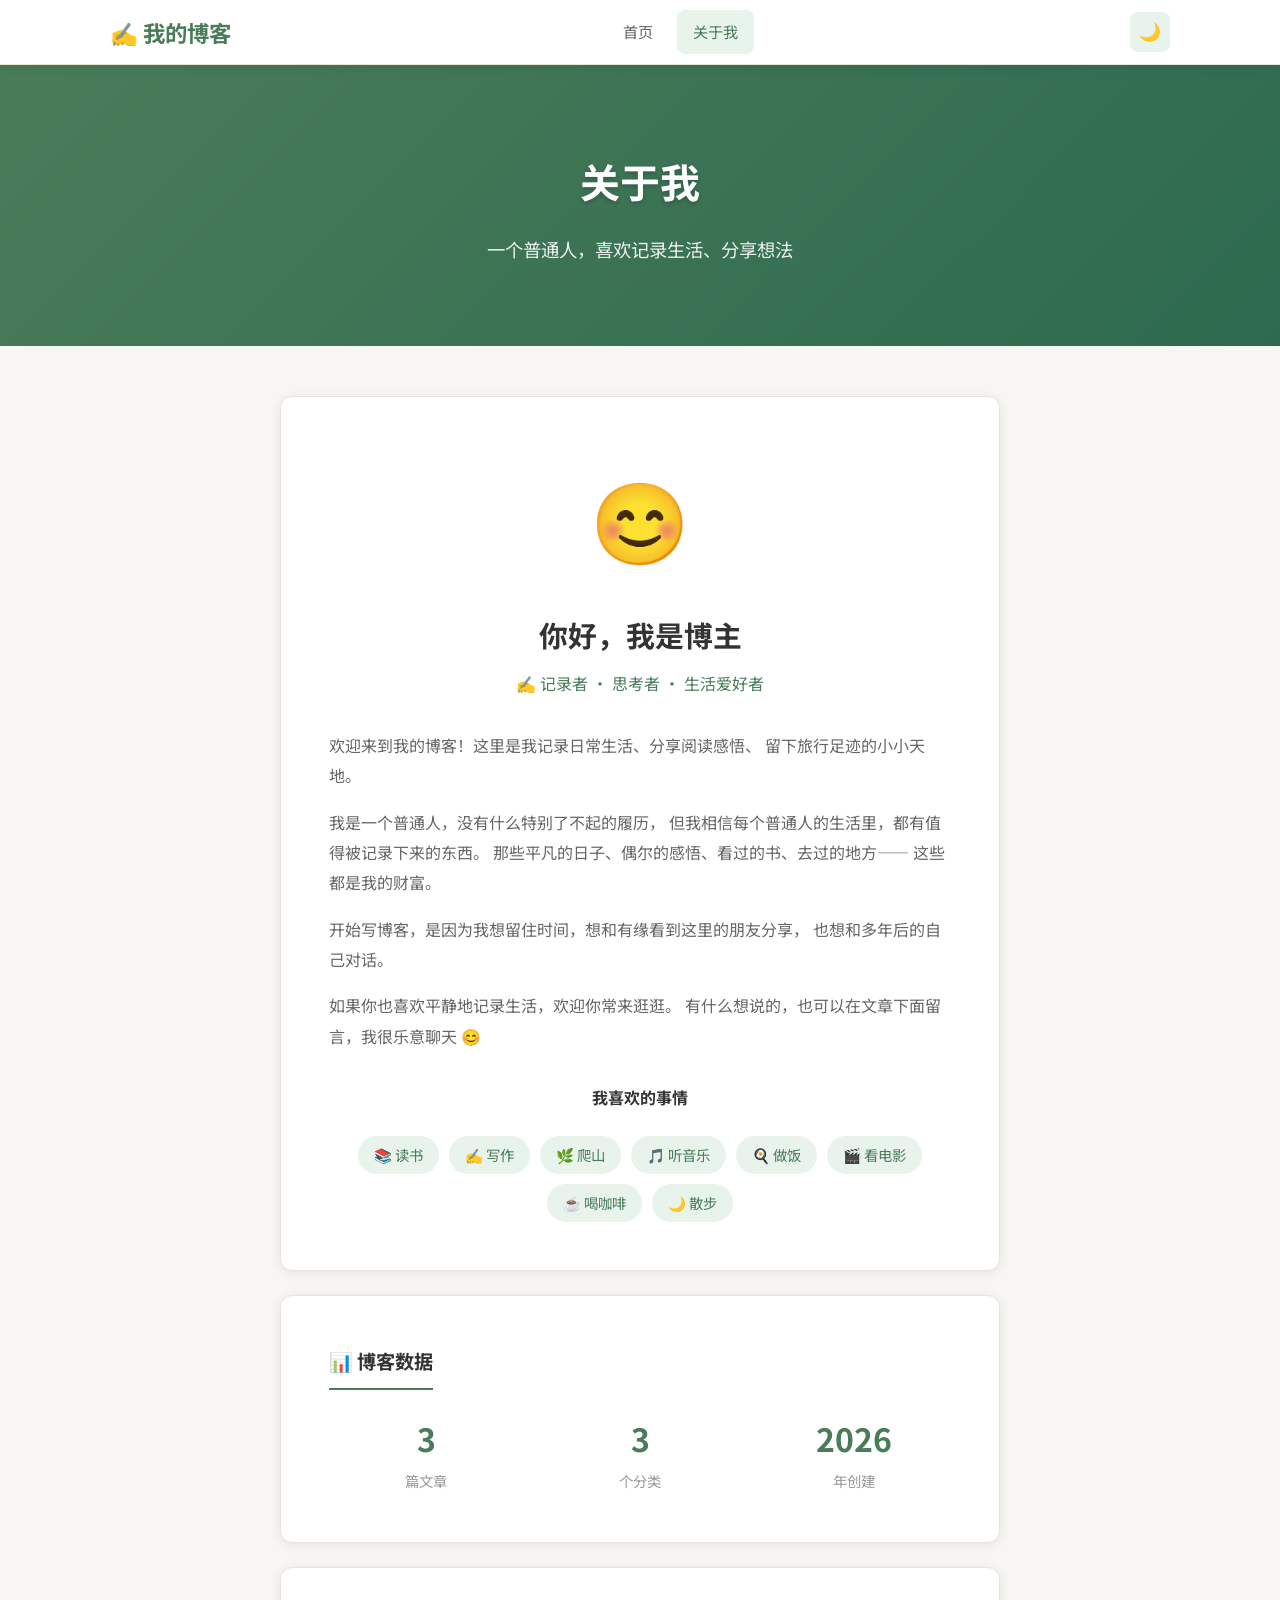
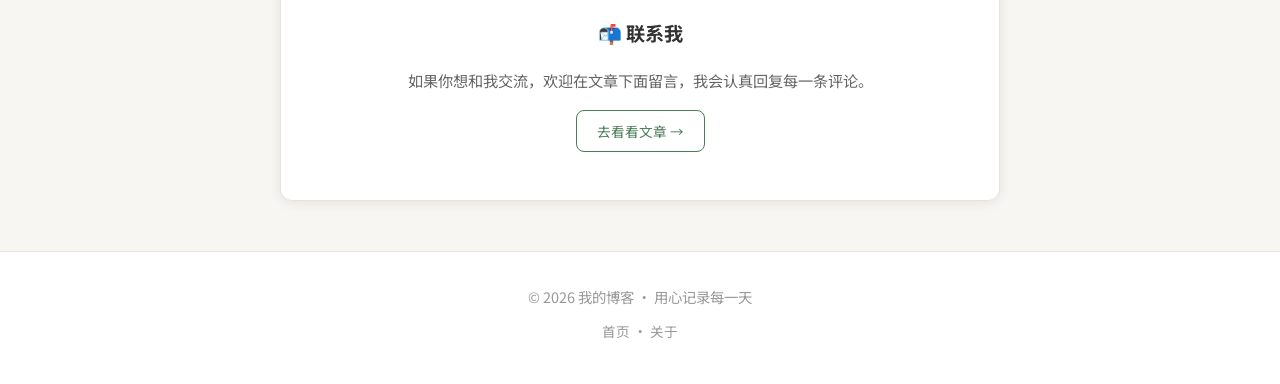
==== about.html @ a286a7ab "feat: 创建完整的个人博客网站 - 首页（index.html）：文章列表、侧边栏（搜索/分类/最新文章） - 三篇示例文章：生活随笔、读书笔记、旅行游记 - 关于我页面（about.html） " ====
<!DOCTYPE html>
<html lang="zh-CN">
<head>
  <meta charset="UTF-8" />
  <meta name="viewport" content="width=device-width, initial-scale=1.0" />
  <title>关于我 - 我的博客</title>
  <link rel="stylesheet" href="css/style.css" />
</head>
<body>

  <!-- 顶部导航栏 -->
  <header class="header">
    <div class="container">
      <div class="logo">
        <a href="index.html">✍️ 我的博客</a>
      </div>
      <nav class="nav">
        <a href="index.html">首页</a>
        <a href="about.html" class="active">关于我</a>
      </nav>
      <button class="theme-toggle" id="themeToggle" title="切换深色/浅色模式">🌙</button>
    </div>
  </header>

  <!-- 关于页面英雄区 -->
  <section class="hero">
    <div class="container">
      <h1>关于我</h1>
      <p>一个普通人，喜欢记录生活、分享想法</p>
    </div>
  </section>

  <!-- 关于页面内容 -->
  <div class="about-page">

    <div class="about-card">
      <div class="about-avatar">😊</div>
      <h1>你好，我是博主</h1>
      <p class="tagline">✍️ 记录者 · 思考者 · 生活爱好者</p>

      <div class="bio">
        <p>
          欢迎来到我的博客！这里是我记录日常生活、分享阅读感悟、
          留下旅行足迹的小小天地。
        </p>
        <p>
          我是一个普通人，没有什么特别了不起的履历，
          但我相信每个普通人的生活里，都有值得被记录下来的东西。
          那些平凡的日子、偶尔的感悟、看过的书、去过的地方——
          这些都是我的财富。
        </p>
        <p>
          开始写博客，是因为我想留住时间，想和有缘看到这里的朋友分享，
          也想和多年后的自己对话。
        </p>
        <p>
          如果你也喜欢平静地记录生活，欢迎你常来逛逛。
          有什么想说的，也可以在文章下面留言，我很乐意聊天 😊
        </p>
      </div>

      <h3 style="font-size:1rem; margin-bottom:14px; color: var(--text);">我喜欢的事情</h3>
      <div class="skills">
        <span class="skill-tag">📚 读书</span>
        <span class="skill-tag">✍️ 写作</span>
        <span class="skill-tag">🌿 爬山</span>
        <span class="skill-tag">🎵 听音乐</span>
        <span class="skill-tag">🍳 做饭</span>
        <span class="skill-tag">🎬 看电影</span>
        <span class="skill-tag">☕ 喝咖啡</span>
        <span class="skill-tag">🌙 散步</span>
      </div>
    </div>

    <!-- 博客统计 -->
    <div class="about-card" style="margin-top: 24px; text-align: left;">
      <h2 style="font-size:1.2rem; margin-bottom:20px; border-bottom: 2px solid var(--primary); padding-bottom:10px; display:inline-block;">📊 博客数据</h2>
      <div style="display: grid; grid-template-columns: repeat(3, 1fr); gap: 20px; text-align:center;">
        <div>
          <div style="font-size:2rem; font-weight:700; color:var(--primary);">3</div>
          <div style="font-size:0.9rem; color:var(--text-muted);">篇文章</div>
        </div>
        <div>
          <div style="font-size:2rem; font-weight:700; color:var(--primary);">3</div>
          <div style="font-size:0.9rem; color:var(--text-muted);">个分类</div>
        </div>
        <div>
          <div style="font-size:2rem; font-weight:700; color:var(--primary);">2026</div>
          <div style="font-size:0.9rem; color:var(--text-muted);">年创建</div>
        </div>
      </div>
    </div>

    <!-- 联系方式 -->
    <div class="about-card" style="margin-top: 24px; text-align: center;">
      <h2 style="font-size:1.2rem; margin-bottom:16px;">📬 联系我</h2>
      <p style="color: var(--text-light); font-size:0.95rem;">
        如果你想和我交流，欢迎在文章下面留言，我会认真回复每一条评论。
      </p>
      <a href="index.html" class="btn-outline" style="margin-top:16px; display:inline-block;">
        去看看文章 →
      </a>
    </div>

  </div>

  <!-- 页脚 -->
  <footer class="footer">
    <div class="container">
      <p>© 2026 我的博客 · 用心记录每一天</p>
      <p class="footer-links">
        <a href="index.html">首页</a> ·
        <a href="about.html">关于</a>
      </p>
    </div>
  </footer>

  <script src="js/main.js"></script>
</body>
</html>
---- css/style.css ----
/* =============================================
   博客全局样式
   ============================================= */

/* 导入中文友好的字体 */
@import url('https://fonts.googleapis.com/css2?family=Noto+Sans+SC:wght@400;500;700&display=swap');

/* CSS 变量 - 浅色主题 */
:root {
  --bg: #f8f6f2;
  --bg-card: #ffffff;
  --bg-header: #ffffff;
  --text: #333333;
  --text-light: #666666;
  --text-muted: #999999;
  --primary: #4a7c59;
  --primary-light: #e8f3ec;
  --border: #e8e4dc;
  --shadow: 0 2px 12px rgba(0, 0, 0, 0.08);
  --shadow-hover: 0 6px 24px rgba(0, 0, 0, 0.12);
  --radius: 12px;
  --transition: 0.3s ease;
}

/* 深色主题变量 */
body.dark {
  --bg: #1a1a2e;
  --bg-card: #16213e;
  --bg-header: #0f3460;
  --text: #e8e8e8;
  --text-light: #bbbbbb;
  --text-muted: #888888;
  --primary: #6bba82;
  --primary-light: #1a2f20;
  --border: #2d3560;
  --shadow: 0 2px 12px rgba(0, 0, 0, 0.3);
  --shadow-hover: 0 6px 24px rgba(0, 0, 0, 0.4);
}

/* =============================================
   基础重置
   ============================================= */
* {
  box-sizing: border-box;
  margin: 0;
  padding: 0;
}

body {
  font-family: 'Noto Sans SC', 'PingFang SC', 'Microsoft YaHei', sans-serif;
  background: var(--bg);
  color: var(--text);
  line-height: 1.8;
  transition: background var(--transition), color var(--transition);
}

a {
  color: var(--primary);
  text-decoration: none;
  transition: color var(--transition);
}

a:hover {
  color: var(--primary);
  opacity: 0.8;
}

img {
  max-width: 100%;
}

/* =============================================
   布局容器
   ============================================= */
.container {
  max-width: 1100px;
  margin: 0 auto;
  padding: 0 20px;
}

.layout {
  display: grid;
  grid-template-columns: 1fr 300px;
  gap: 40px;
  padding-top: 40px;
  padding-bottom: 60px;
}

/* =============================================
   顶部导航
   ============================================= */
.header {
  background: var(--bg-header);
  border-bottom: 1px solid var(--border);
  position: sticky;
  top: 0;
  z-index: 100;
  box-shadow: var(--shadow);
  transition: background var(--transition);
}

.header .container {
  display: flex;
  align-items: center;
  justify-content: space-between;
  height: 64px;
}

.logo a {
  font-size: 1.4rem;
  font-weight: 700;
  color: var(--primary);
  text-decoration: none;
}

.nav {
  display: flex;
  gap: 8px;
}

.nav a {
  padding: 8px 16px;
  border-radius: 8px;
  color: var(--text-light);
  font-size: 0.95rem;
  transition: all var(--transition);
}

.nav a:hover,
.nav a.active {
  background: var(--primary-light);
  color: var(--primary);
}

.theme-toggle {
  background: var(--primary-light);
  border: none;
  border-radius: 8px;
  width: 40px;
  height: 40px;
  font-size: 1.1rem;
  cursor: pointer;
  transition: all var(--transition);
}

.theme-toggle:hover {
  transform: rotate(20deg);
}

/* =============================================
   英雄区域
   ============================================= */
.hero {
  background: linear-gradient(135deg, var(--primary) 0%, #2d6a4f 100%);
  color: white;
  text-align: center;
  padding: 80px 20px;
}

.hero h1 {
  font-size: 2.5rem;
  font-weight: 700;
  margin-bottom: 16px;
  text-shadow: 0 2px 4px rgba(0,0,0,0.2);
}

.hero p {
  font-size: 1.15rem;
  opacity: 0.9;
  max-width: 520px;
  margin: 0 auto;
}

/* =============================================
   博客文章列表
   ============================================= */
.section-title {
  font-size: 1.4rem;
  font-weight: 700;
  color: var(--text);
  margin-bottom: 24px;
  padding-bottom: 12px;
  border-bottom: 2px solid var(--primary);
  display: inline-block;
}

.post-card {
  background: var(--bg-card);
  border-radius: var(--radius);
  padding: 28px;
  margin-bottom: 24px;
  box-shadow: var(--shadow);
  transition: all var(--transition);
  border: 1px solid var(--border);
}

.post-card:hover {
  transform: translateY(-3px);
  box-shadow: var(--shadow-hover);
}

.post-meta {
  display: flex;
  align-items: center;
  gap: 12px;
  margin-bottom: 12px;
}

.post-date {
  font-size: 0.85rem;
  color: var(--text-muted);
}

.post-tag {
  background: var(--primary-light);
  color: var(--primary);
  font-size: 0.8rem;
  padding: 3px 10px;
  border-radius: 20px;
  font-weight: 500;
}

.post-title {
  font-size: 1.25rem;
  font-weight: 700;
  margin-bottom: 12px;
  line-height: 1.5;
}

.post-title a {
  color: var(--text);
  transition: color var(--transition);
}

.post-title a:hover {
  color: var(--primary);
}

.post-excerpt {
  color: var(--text-light);
  font-size: 0.95rem;
  margin-bottom: 16px;
  line-height: 1.7;
}

.read-more {
  display: inline-block;
  color: var(--primary);
  font-size: 0.9rem;
  font-weight: 500;
  transition: all var(--transition);
}

.read-more:hover {
  letter-spacing: 0.5px;
}

/* =============================================
   侧边栏
   ============================================= */
.sidebar {
  display: flex;
  flex-direction: column;
  gap: 24px;
  align-self: start;
  position: sticky;
  top: 84px;
}

.widget {
  background: var(--bg-card);
  border-radius: var(--radius);
  padding: 24px;
  box-shadow: var(--shadow);
  border: 1px solid var(--border);
}

.widget-title {
  font-size: 1rem;
  font-weight: 700;
  color: var(--text);
  margin-bottom: 16px;
  padding-bottom: 10px;
  border-bottom: 1px solid var(--border);
}

/* 搜索框 */
.search-box {
  display: flex;
  gap: 8px;
}

.search-box input {
  flex: 1;
  padding: 10px 14px;
  border: 1px solid var(--border);
  border-radius: 8px;
  background: var(--bg);
  color: var(--text);
  font-size: 0.9rem;
  outline: none;
  transition: border-color var(--transition);
}

.search-box input:focus {
  border-color: var(--primary);
}

.search-box button {
  padding: 10px 14px;
  background: var(--primary);
  color: white;
  border: none;
  border-radius: 8px;
  cursor: pointer;
  font-size: 0.85rem;
  transition: opacity var(--transition);
}

.search-box button:hover {
  opacity: 0.9;
}

/* 关于博主 */
.about-widget {
  text-align: center;
}

.avatar {
  font-size: 3rem;
  margin-bottom: 12px;
}

.about-widget p {
  font-size: 0.9rem;
  color: var(--text-light);
  margin-bottom: 16px;
  line-height: 1.6;
}

.btn-outline {
  display: inline-block;
  padding: 8px 20px;
  border: 1px solid var(--primary);
  border-radius: 8px;
  color: var(--primary);
  font-size: 0.85rem;
  transition: all var(--transition);
}

.btn-outline:hover {
  background: var(--primary);
  color: white;
}

/* 分类列表 */
.category-list {
  list-style: none;
}

.category-list li {
  border-bottom: 1px solid var(--border);
}

.category-list li:last-child {
  border-bottom: none;
}

.category-list a {
  display: flex;
  justify-content: space-between;
  align-items: center;
  padding: 10px 0;
  color: var(--text-light);
  font-size: 0.9rem;
  transition: color var(--transition);
}

.category-list a:hover {
  color: var(--primary);
}

.category-list span {
  background: var(--primary-light);
  color: var(--primary);
  font-size: 0.75rem;
  padding: 2px 8px;
  border-radius: 10px;
}

/* 最新文章 */
.recent-posts {
  list-style: none;
}

.recent-posts li {
  padding: 8px 0;
  border-bottom: 1px solid var(--border);
}

.recent-posts li:last-child {
  border-bottom: none;
}

.recent-posts a {
  color: var(--text-light);
  font-size: 0.9rem;
  display: block;
  transition: color var(--transition);
}

.recent-posts a:hover {
  color: var(--primary);
}

/* =============================================
   单篇文章页面
   ============================================= */
.post-header {
  background: linear-gradient(135deg, var(--primary) 0%, #2d6a4f 100%);
  color: white;
  padding: 60px 20px;
  text-align: center;
}

.post-header h1 {
  font-size: 2rem;
  font-weight: 700;
  max-width: 800px;
  margin: 0 auto 16px;
  line-height: 1.4;
}

.post-header-meta {
  font-size: 0.9rem;
  opacity: 0.85;
  display: flex;
  justify-content: center;
  gap: 20px;
  flex-wrap: wrap;
}

.post-content-wrap {
  max-width: 760px;
  margin: 0 auto;
  padding: 50px 20px;
}

.post-content {
  background: var(--bg-card);
  border-radius: var(--radius);
  padding: 40px;
  box-shadow: var(--shadow);
  border: 1px solid var(--border);
}

.post-content p {
  font-size: 1.05rem;
  line-height: 1.9;
  color: var(--text);
  margin-bottom: 20px;
}

.post-content h2 {
  font-size: 1.4rem;
  font-weight: 700;
  color: var(--text);
  margin: 32px 0 16px;
  padding-left: 12px;
  border-left: 4px solid var(--primary);
}

.post-content blockquote {
  background: var(--primary-light);
  border-left: 4px solid var(--primary);
  border-radius: 0 8px 8px 0;
  padding: 16px 20px;
  margin: 24px 0;
  color: var(--text-light);
  font-style: italic;
}

.post-nav {
  display: flex;
  justify-content: space-between;
  margin-top: 32px;
  gap: 16px;
}

.post-nav a {
  flex: 1;
  padding: 14px 20px;
  background: var(--bg-card);
  border: 1px solid var(--border);
  border-radius: var(--radius);
  font-size: 0.9rem;
  color: var(--text-light);
  transition: all var(--transition);
  box-shadow: var(--shadow);
}

.post-nav a:hover {
  border-color: var(--primary);
  color: var(--primary);
}

.post-nav a.next {
  text-align: right;
}

/* 评论区 */
.comment-section {
  background: var(--bg-card);
  border-radius: var(--radius);
  padding: 32px;
  margin-top: 24px;
  box-shadow: var(--shadow);
  border: 1px solid var(--border);
}

.comment-section h3 {
  font-size: 1.1rem;
  font-weight: 700;
  margin-bottom: 20px;
}

.comment-form {
  display: flex;
  flex-direction: column;
  gap: 12px;
}

.comment-form input,
.comment-form textarea {
  padding: 12px 16px;
  border: 1px solid var(--border);
  border-radius: 8px;
  background: var(--bg);
  color: var(--text);
  font-size: 0.95rem;
  font-family: inherit;
  outline: none;
  transition: border-color var(--transition);
}

.comment-form input:focus,
.comment-form textarea:focus {
  border-color: var(--primary);
}

.comment-form textarea {
  min-height: 120px;
  resize: vertical;
}

.comment-form button {
  padding: 12px 28px;
  background: var(--primary);
  color: white;
  border: none;
  border-radius: 8px;
  cursor: pointer;
  font-size: 0.95rem;
  font-family: inherit;
  align-self: flex-start;
  transition: opacity var(--transition);
}

.comment-form button:hover {
  opacity: 0.9;
}

/* =============================================
   关于页面
   ============================================= */
.about-page {
  max-width: 760px;
  margin: 0 auto;
  padding: 50px 20px;
}

.about-card {
  background: var(--bg-card);
  border-radius: var(--radius);
  padding: 48px;
  box-shadow: var(--shadow);
  border: 1px solid var(--border);
  text-align: center;
}

.about-avatar {
  font-size: 5rem;
  margin-bottom: 20px;
}

.about-card h1 {
  font-size: 1.8rem;
  font-weight: 700;
  margin-bottom: 8px;
}

.about-card .tagline {
  color: var(--primary);
  font-size: 1rem;
  margin-bottom: 32px;
}

.about-card .bio {
  text-align: left;
  color: var(--text-light);
  line-height: 1.9;
  font-size: 1rem;
  margin-bottom: 32px;
}

.about-card .bio p {
  margin-bottom: 16px;
}

.skills {
  display: flex;
  flex-wrap: wrap;
  gap: 10px;
  justify-content: center;
  margin-top: 24px;
}

.skill-tag {
  background: var(--primary-light);
  color: var(--primary);
  padding: 6px 16px;
  border-radius: 20px;
  font-size: 0.9rem;
}

/* =============================================
   页脚
   ============================================= */
.footer {
  background: var(--bg-header);
  border-top: 1px solid var(--border);
  text-align: center;
  padding: 32px 20px;
}

.footer p {
  color: var(--text-muted);
  font-size: 0.9rem;
  margin-bottom: 8px;
}

.footer-links a {
  color: var(--text-muted);
  font-size: 0.85rem;
}

.footer-links a:hover {
  color: var(--primary);
}

/* =============================================
   响应式设计（手机适配）
   ============================================= */
@media (max-width: 768px) {
  .layout {
    grid-template-columns: 1fr;
  }

  .sidebar {
    position: static;
  }

  .hero h1 {
    font-size: 1.8rem;
  }

  .hero p {
    font-size: 1rem;
  }

  .post-header h1 {
    font-size: 1.5rem;
  }

  .post-content {
    padding: 24px;
  }

  .about-card {
    padding: 32px 24px;
  }

  .post-nav {
    flex-direction: column;
  }

  .post-nav a.next {
    text-align: left;
  }

  .header .container {
    gap: 12px;
  }
}

/* =============================================
   动画效果
   ============================================= */
@keyframes fadeIn {
  from { opacity: 0; transform: translateY(20px); }
  to   { opacity: 1; transform: translateY(0); }
}

.post-card {
  animation: fadeIn 0.5s ease forwards;
}

.post-card:nth-child(2) { animation-delay: 0.1s; }
.post-card:nth-child(3) { animation-delay: 0.2s; }
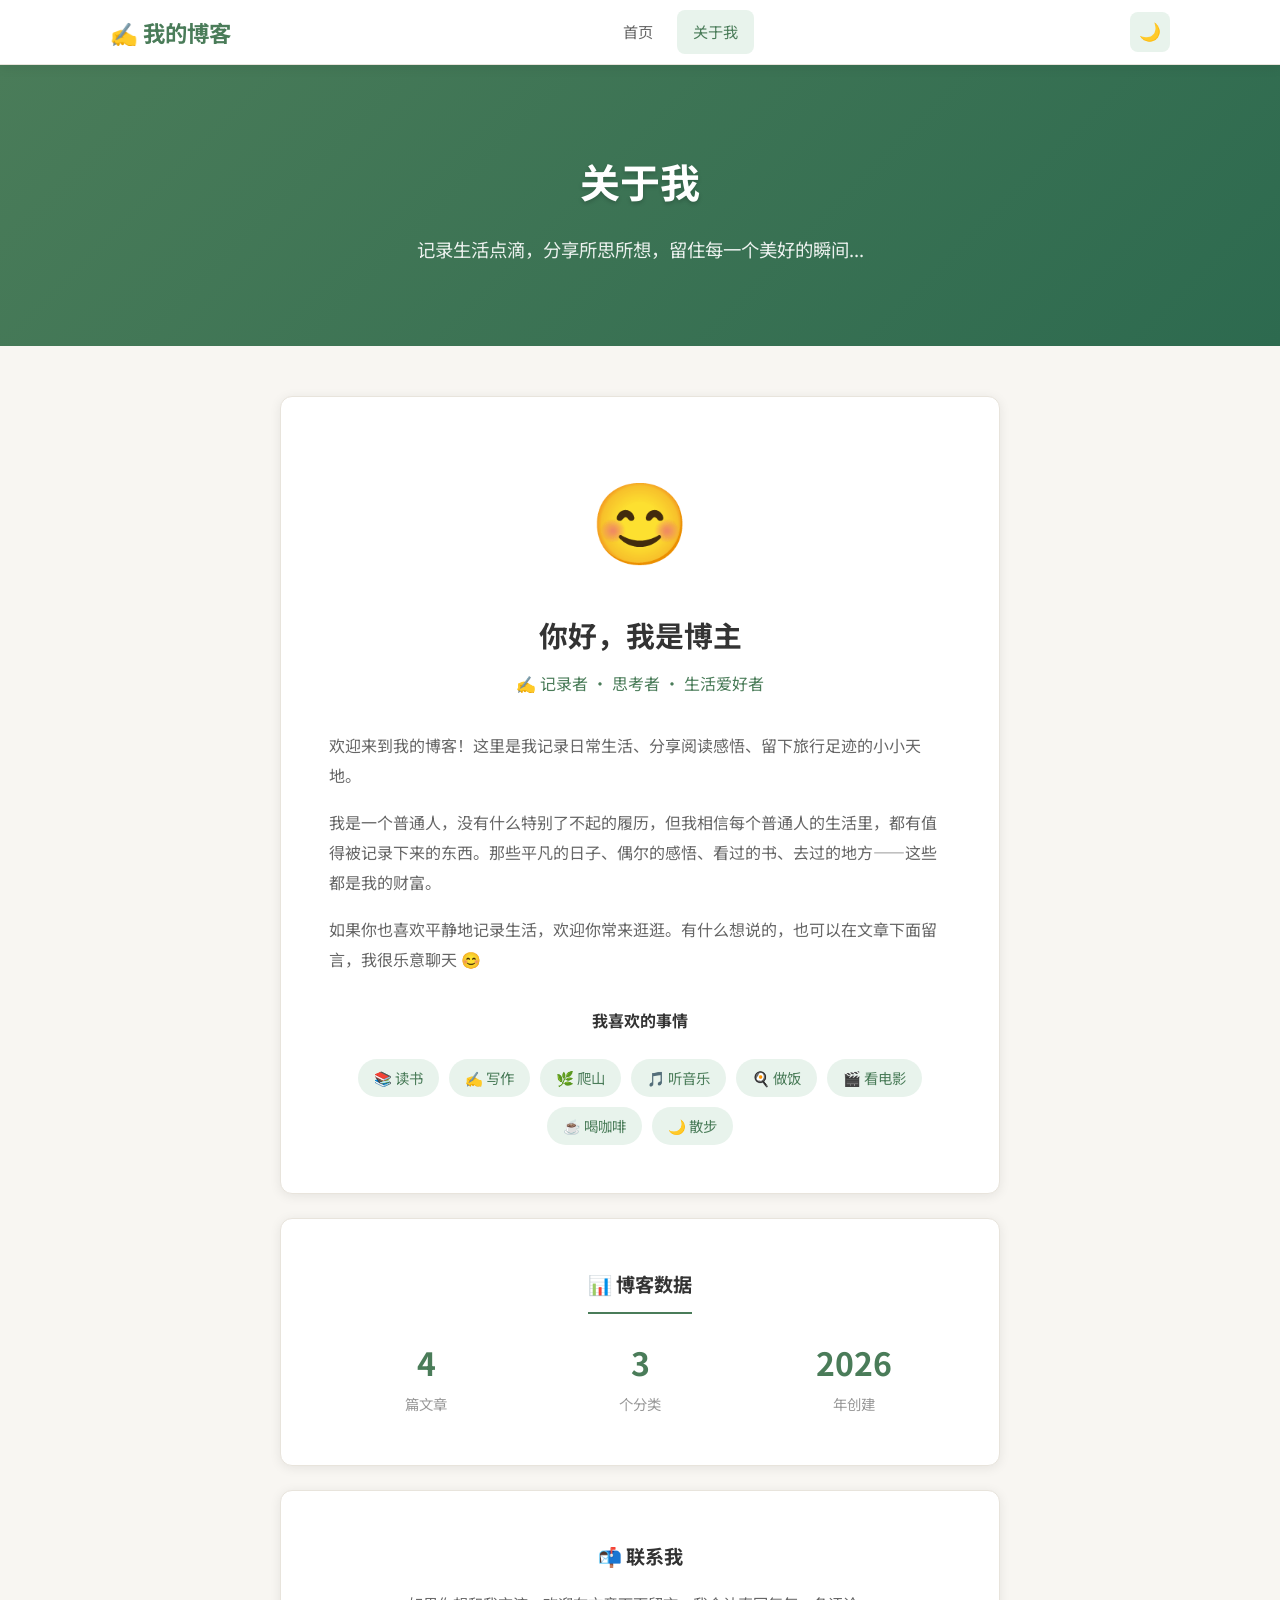
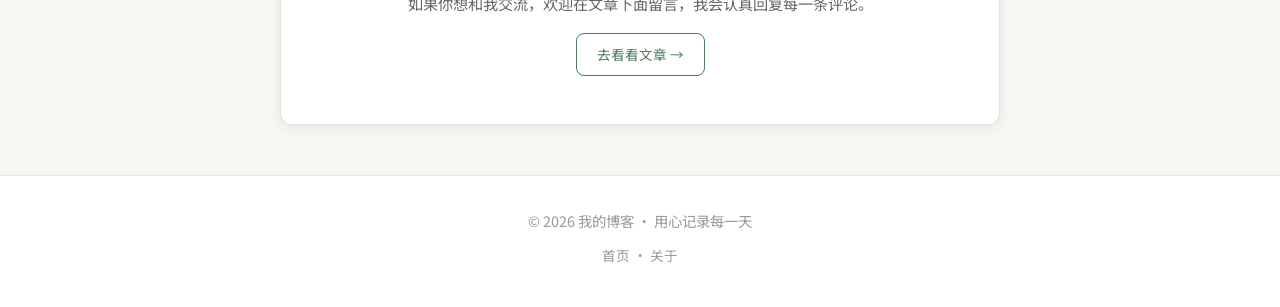
==== commit f15de696: "feat: 新增后台「关于我」编辑功能 - posts.json 新增 about 字段存储个人信息 - about.html 改为动态加载，从 posts.json 读取内容 - admin.htm" ====
--- a/about.html
+++ b/about.html
@@ -8,12 +8,9 @@
 </head>
 <body>
 
-  <!-- 顶部导航栏 -->
   <header class="header">
     <div class="container">
-      <div class="logo">
-        <a href="index.html">✍️ 我的博客</a>
-      </div>
+      <div class="logo"><a href="index.html">✍️ 我的博客</a></div>
       <nav class="nav">
         <a href="index.html">首页</a>
         <a href="about.html" class="active">关于我</a>
@@ -22,92 +19,22 @@
     </div>
   </header>
 
-  <!-- 关于页面英雄区 -->
   <section class="hero">
     <div class="container">
       <h1>关于我</h1>
-      <p>一个普通人，喜欢记录生活、分享想法</p>
+      <p id="hero-subtitle">一个普通人，喜欢记录生活、分享想法</p>
     </div>
   </section>
 
-  <!-- 关于页面内容 -->
-  <div class="about-page">
-
-    <div class="about-card">
-      <div class="about-avatar">😊</div>
-      <h1>你好，我是博主</h1>
-      <p class="tagline">✍️ 记录者 · 思考者 · 生活爱好者</p>
-
-      <div class="bio">
-        <p>
-          欢迎来到我的博客！这里是我记录日常生活、分享阅读感悟、
-          留下旅行足迹的小小天地。
-        </p>
-        <p>
-          我是一个普通人，没有什么特别了不起的履历，
-          但我相信每个普通人的生活里，都有值得被记录下来的东西。
-          那些平凡的日子、偶尔的感悟、看过的书、去过的地方——
-          这些都是我的财富。
-        </p>
-        <p>
-          开始写博客，是因为我想留住时间，想和有缘看到这里的朋友分享，
-          也想和多年后的自己对话。
-        </p>
-        <p>
-          如果你也喜欢平静地记录生活，欢迎你常来逛逛。
-          有什么想说的，也可以在文章下面留言，我很乐意聊天 😊
-        </p>
-      </div>
-
-      <h3 style="font-size:1rem; margin-bottom:14px; color: var(--text);">我喜欢的事情</h3>
-      <div class="skills">
-        <span class="skill-tag">📚 读书</span>
-        <span class="skill-tag">✍️ 写作</span>
-        <span class="skill-tag">🌿 爬山</span>
-        <span class="skill-tag">🎵 听音乐</span>
-        <span class="skill-tag">🍳 做饭</span>
-        <span class="skill-tag">🎬 看电影</span>
-        <span class="skill-tag">☕ 喝咖啡</span>
-        <span class="skill-tag">🌙 散步</span>
-      </div>
+  <div class="about-page" id="about-content">
+    <div class="about-card" style="text-align:center;">
+      <p style="color:var(--text-muted)">加载中...</p>
     </div>
-
-    <!-- 博客统计 -->
-    <div class="about-card" style="margin-top: 24px; text-align: left;">
-      <h2 style="font-size:1.2rem; margin-bottom:20px; border-bottom: 2px solid var(--primary); padding-bottom:10px; display:inline-block;">📊 博客数据</h2>
-      <div style="display: grid; grid-template-columns: repeat(3, 1fr); gap: 20px; text-align:center;">
-        <div>
-          <div style="font-size:2rem; font-weight:700; color:var(--primary);">3</div>
-          <div style="font-size:0.9rem; color:var(--text-muted);">篇文章</div>
-        </div>
-        <div>
-          <div style="font-size:2rem; font-weight:700; color:var(--primary);">3</div>
-          <div style="font-size:0.9rem; color:var(--text-muted);">个分类</div>
-        </div>
-        <div>
-          <div style="font-size:2rem; font-weight:700; color:var(--primary);">2026</div>
-          <div style="font-size:0.9rem; color:var(--text-muted);">年创建</div>
-        </div>
-      </div>
-    </div>
-
-    <!-- 联系方式 -->
-    <div class="about-card" style="margin-top: 24px; text-align: center;">
-      <h2 style="font-size:1.2rem; margin-bottom:16px;">📬 联系我</h2>
-      <p style="color: var(--text-light); font-size:0.95rem;">
-        如果你想和我交流，欢迎在文章下面留言，我会认真回复每一条评论。
-      </p>
-      <a href="index.html" class="btn-outline" style="margin-top:16px; display:inline-block;">
-        去看看文章 →
-      </a>
-    </div>
-
   </div>
 
-  <!-- 页脚 -->
   <footer class="footer">
     <div class="container">
-      <p>© 2026 我的博客 · 用心记录每一天</p>
+      <p id="footer-name">© 2026 我的博客 · 用心记录每一天</p>
       <p class="footer-links">
         <a href="index.html">首页</a> ·
         <a href="about.html">关于</a>
@@ -116,5 +43,70 @@
   </footer>
 
   <script src="js/main.js"></script>
+  <script>
+    fetch('posts.json?t=' + Date.now())
+      .then(r => r.json())
+      .then(data => {
+        const a = data.about || {};
+        const avatar   = a.avatar   || '😊';
+        const name     = a.name     || '你好，我是博主';
+        const tagline  = a.tagline  || '记录者 · 思考者 · 生活爱好者';
+        const bio      = a.bio      || '';
+        const hobbies  = a.hobbies  || [];
+        const blogName = a.blogName || '我的博客';
+
+        document.title = '关于我 - ' + blogName;
+        if (a.blogSubtitle) document.getElementById('hero-subtitle').textContent = a.blogSubtitle.slice(0,30) + '...';
+        document.getElementById('footer-name').textContent = '© 2026 ' + blogName + ' · 用心记录每一天';
+
+        const bioHtml = bio.split('\n\n').filter(p => p.trim())
+          .map(p => `<p>${p.trim()}</p>`).join('');
+
+        const hobbiesHtml = hobbies.length
+          ? `<h3 style="font-size:1rem;margin-bottom:14px;color:var(--text);">我喜欢的事情</h3>
+             <div class="skills">${hobbies.map(h => `<span class="skill-tag">${h}</span>`).join('')}</div>`
+          : '';
+
+        document.getElementById('about-content').innerHTML = `
+          <div class="about-card">
+            <div class="about-avatar">${avatar}</div>
+            <h1>${name}</h1>
+            <p class="tagline">✍️ ${tagline}</p>
+            <div class="bio">${bioHtml}</div>
+            ${hobbiesHtml}
+          </div>
+          <div class="about-card" style="margin-top:24px;">
+            <h2 style="font-size:1.2rem;margin-bottom:20px;border-bottom:2px solid var(--primary);padding-bottom:10px;display:inline-block;">📊 博客数据</h2>
+            <div style="display:grid;grid-template-columns:repeat(3,1fr);gap:20px;text-align:center;">
+              <div>
+                <div style="font-size:2rem;font-weight:700;color:var(--primary);">${(data.posts||[]).length}</div>
+                <div style="font-size:0.9rem;color:var(--text-muted);">篇文章</div>
+              </div>
+              <div>
+                <div style="font-size:2rem;font-weight:700;color:var(--primary);">${new Set((data.posts||[]).map(p=>p.category)).size}</div>
+                <div style="font-size:0.9rem;color:var(--text-muted);">个分类</div>
+              </div>
+              <div>
+                <div style="font-size:2rem;font-weight:700;color:var(--primary);">2026</div>
+                <div style="font-size:0.9rem;color:var(--text-muted);">年创建</div>
+              </div>
+            </div>
+          </div>
+          <div class="about-card" style="margin-top:24px;text-align:center;">
+            <h2 style="font-size:1.2rem;margin-bottom:16px;">📬 联系我</h2>
+            <p style="color:var(--text-light);font-size:0.95rem;">如果你想和我交流，欢迎在文章下面留言，我会认真回复每一条评论。</p>
+            <a href="index.html" class="btn-outline" style="margin-top:16px;display:inline-block;">去看看文章 →</a>
+          </div>
+        `;
+      })
+      .catch(() => {
+        document.getElementById('about-content').innerHTML = `
+          <div class="about-card" style="text-align:center;">
+            <div class="about-avatar">😊</div>
+            <h1>你好，我是博主</h1>
+            <p class="tagline">✍️ 记录者 · 思考者 · 生活爱好者</p>
+          </div>`;
+      });
+  </script>
 </body>
 </html>
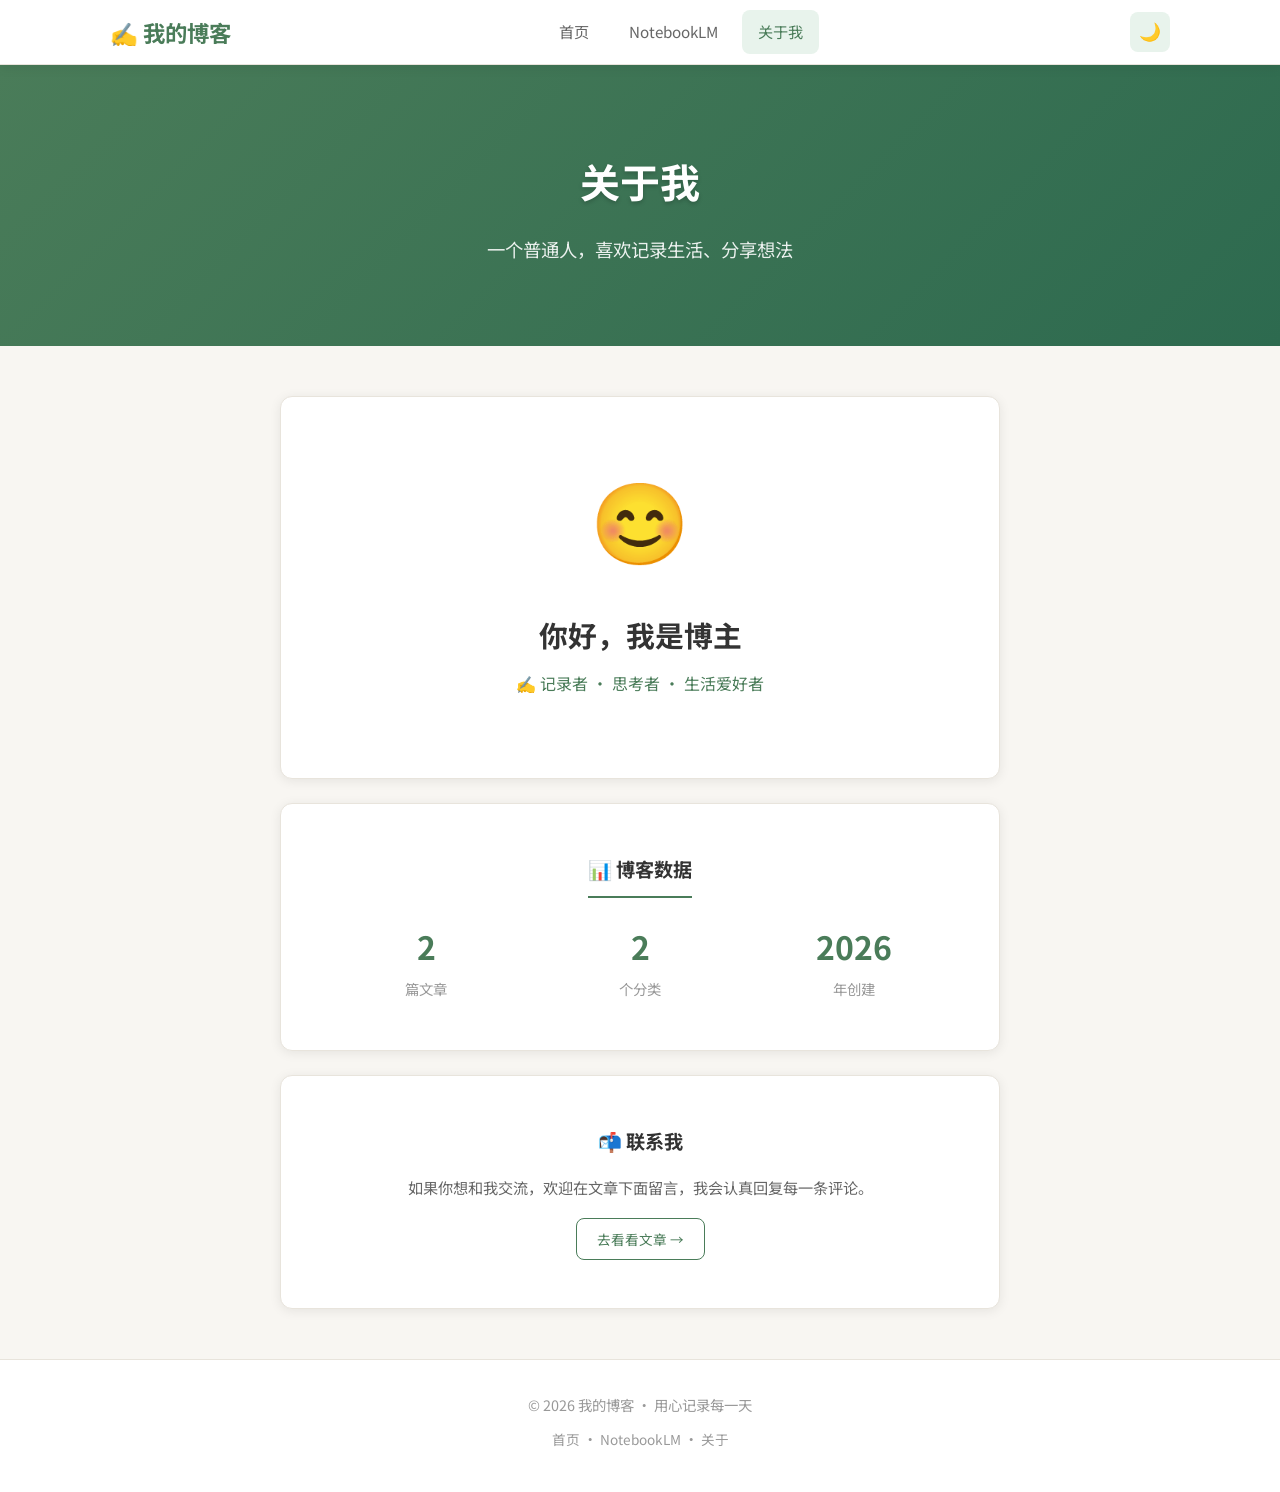
==== commit 140f6fbd: "feat: 新增 NotebookLM 音频列表功能 - 新增 notebooklm.html 公开展示页，卡片式布局呈现音频列表 - 在 posts.json 中添加 notebooklm 数组字段" ====
--- a/about.html
+++ b/about.html
@@ -13,6 +13,7 @@
       <div class="logo"><a href="index.html">✍️ 我的博客</a></div>
       <nav class="nav">
         <a href="index.html">首页</a>
+        <a href="notebooklm.html">NotebookLM</a>
         <a href="about.html" class="active">关于我</a>
       </nav>
       <button class="theme-toggle" id="themeToggle" title="切换深色/浅色模式">🌙</button>
@@ -37,6 +38,7 @@
       <p id="footer-name">© 2026 我的博客 · 用心记录每一天</p>
       <p class="footer-links">
         <a href="index.html">首页</a> ·
+        <a href="notebooklm.html">NotebookLM</a> ·
         <a href="about.html">关于</a>
       </p>
     </div>
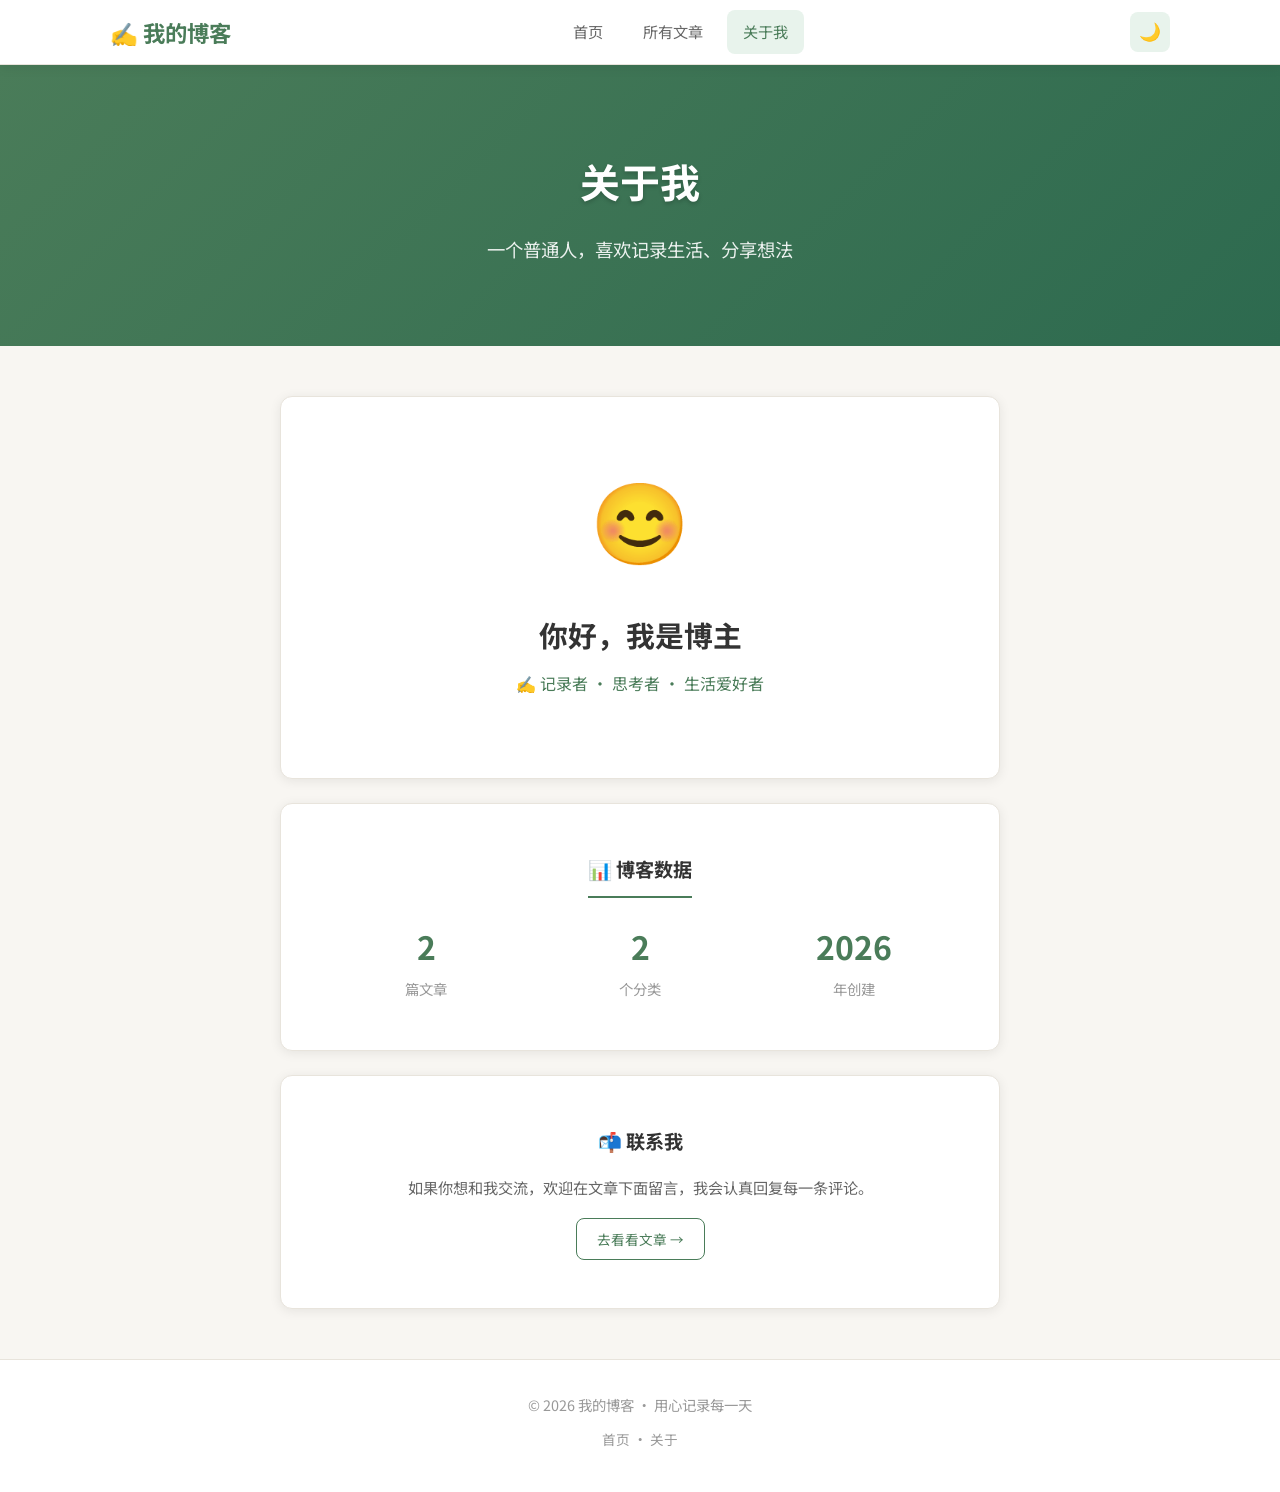
==== commit 413f6d8e: "feat: 新增「所有文章」列表页（NotebookLM 风格） - 新增 list.html：以 NotebookLM 卡片网格风格展示全部文章 - 支持按分类筛选和实时搜索 - 每张卡片显示分类图" ====
--- a/about.html
+++ b/about.html
@@ -13,7 +13,7 @@
       <div class="logo"><a href="index.html">✍️ 我的博客</a></div>
       <nav class="nav">
         <a href="index.html">首页</a>
-        <a href="notebooklm.html">NotebookLM</a>
+        <a href="list.html">所有文章</a>
         <a href="about.html" class="active">关于我</a>
       </nav>
       <button class="theme-toggle" id="themeToggle" title="切换深色/浅色模式">🌙</button>
@@ -38,7 +38,6 @@
       <p id="footer-name">© 2026 我的博客 · 用心记录每一天</p>
       <p class="footer-links">
         <a href="index.html">首页</a> ·
-        <a href="notebooklm.html">NotebookLM</a> ·
         <a href="about.html">关于</a>
       </p>
     </div>
--- a/css/style.css
+++ b/css/style.css
@@ -704,6 +704,203 @@
 }
 
 /* =============================================
+   文章列表页（NotebookLM 风格）
+   ============================================= */
+.nlm-page {
+  max-width: 1100px;
+  margin: 0 auto;
+  padding: 48px 20px 80px;
+}
+
+.nlm-header {
+  display: flex;
+  align-items: center;
+  justify-content: space-between;
+  flex-wrap: wrap;
+  gap: 16px;
+  margin-bottom: 28px;
+}
+
+.nlm-title {
+  font-size: 1.8rem;
+  font-weight: 700;
+  color: var(--text);
+}
+
+.nlm-search {
+  padding: 10px 18px;
+  border: 1px solid var(--border);
+  border-radius: 24px;
+  background: var(--bg-card);
+  color: var(--text);
+  font-size: 0.95rem;
+  width: 260px;
+  outline: none;
+  transition: border-color var(--transition), box-shadow var(--transition);
+  font-family: inherit;
+}
+
+.nlm-search:focus {
+  border-color: var(--primary);
+  box-shadow: 0 0 0 3px var(--primary-light);
+}
+
+.nlm-filter {
+  display: flex;
+  gap: 8px;
+  flex-wrap: wrap;
+  margin-bottom: 32px;
+}
+
+.nlm-chip {
+  padding: 6px 16px;
+  border-radius: 20px;
+  border: 1px solid var(--border);
+  background: var(--bg-card);
+  color: var(--text-light);
+  font-size: 0.85rem;
+  cursor: pointer;
+  transition: all var(--transition);
+  font-family: inherit;
+}
+
+.nlm-chip:hover {
+  border-color: var(--primary);
+  color: var(--primary);
+}
+
+.nlm-chip.active {
+  background: var(--primary);
+  border-color: var(--primary);
+  color: white;
+}
+
+.nlm-grid {
+  display: grid;
+  grid-template-columns: repeat(auto-fill, minmax(280px, 1fr));
+  gap: 20px;
+}
+
+.nlm-loading {
+  grid-column: 1 / -1;
+  text-align: center;
+  color: var(--text-muted);
+  padding: 60px 0;
+}
+
+.nlm-card {
+  display: flex;
+  flex-direction: column;
+  background: var(--bg-card);
+  border: 1px solid var(--border);
+  border-radius: var(--radius);
+  padding: 24px;
+  box-shadow: var(--shadow);
+  text-decoration: none;
+  color: var(--text);
+  transition: all var(--transition);
+  animation: fadeIn 0.4s ease forwards;
+  opacity: 0;
+}
+
+.nlm-card:hover {
+  transform: translateY(-4px);
+  box-shadow: var(--shadow-hover);
+  border-color: var(--primary);
+}
+
+.nlm-card-icon {
+  font-size: 2.2rem;
+  margin-bottom: 16px;
+  width: 52px;
+  height: 52px;
+  display: flex;
+  align-items: center;
+  justify-content: center;
+  background: var(--primary-light);
+  border-radius: 14px;
+}
+
+.nlm-card-body {
+  flex: 1;
+}
+
+.nlm-card-tag {
+  font-size: 0.75rem;
+  color: var(--primary);
+  font-weight: 500;
+  margin-bottom: 8px;
+  text-transform: uppercase;
+  letter-spacing: 0.5px;
+}
+
+.nlm-card-title {
+  font-size: 1.05rem;
+  font-weight: 700;
+  line-height: 1.5;
+  margin-bottom: 10px;
+  color: var(--text);
+}
+
+.nlm-card-excerpt {
+  font-size: 0.85rem;
+  color: var(--text-light);
+  line-height: 1.6;
+  display: -webkit-box;
+  -webkit-line-clamp: 3;
+  -webkit-box-orient: vertical;
+  overflow: hidden;
+}
+
+.nlm-card-footer {
+  display: flex;
+  align-items: center;
+  justify-content: space-between;
+  margin-top: 16px;
+  padding-top: 14px;
+  border-top: 1px solid var(--border);
+}
+
+.nlm-card-date {
+  font-size: 0.8rem;
+  color: var(--text-muted);
+}
+
+.nlm-card-arrow {
+  color: var(--primary);
+  font-size: 1rem;
+  transition: transform var(--transition);
+}
+
+.nlm-card:hover .nlm-card-arrow {
+  transform: translateX(4px);
+}
+
+.nlm-empty {
+  text-align: center;
+  padding: 80px 20px;
+  color: var(--text-muted);
+}
+
+.nlm-empty-icon {
+  font-size: 3rem;
+  margin-bottom: 16px;
+}
+
+@media (max-width: 600px) {
+  .nlm-header {
+    flex-direction: column;
+    align-items: flex-start;
+  }
+  .nlm-search {
+    width: 100%;
+  }
+  .nlm-grid {
+    grid-template-columns: 1fr;
+  }
+}
+
+/* =============================================
    动画效果
    ============================================= */
 @keyframes fadeIn {
